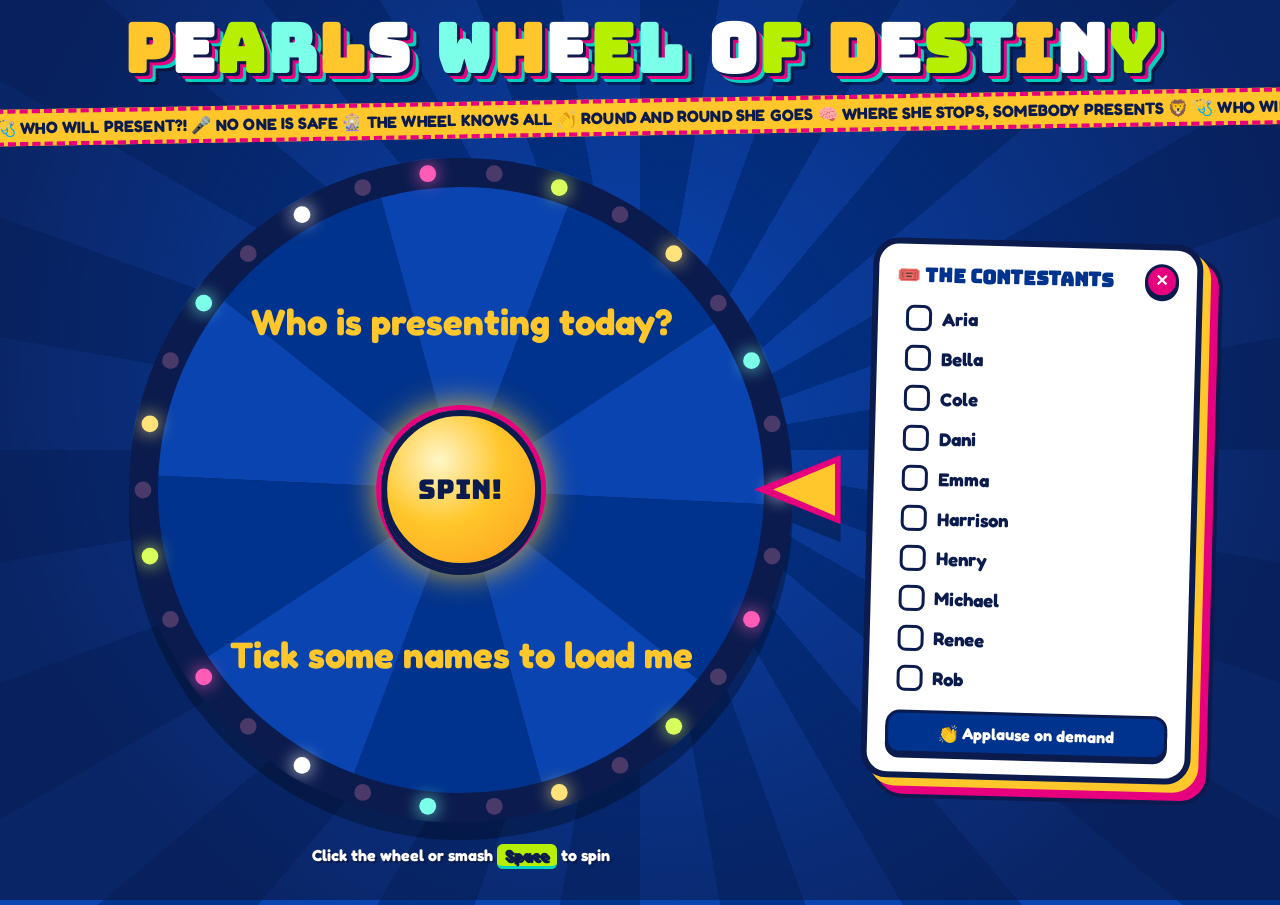
==== index.html @ ad06abc6 "Suspense crawl spins, rotating variants, more colors, collapsible panel Co-Authored-By: Claude Fable" ====
<!doctype html>
<html lang="en">
<head>
<meta charset="utf-8">
<meta name="viewport" content="width=device-width, initial-scale=1">
<title>PEARLS Wheel of Destiny</title>
<link rel="icon" href="data:image/svg+xml,<svg xmlns='http://www.w3.org/2000/svg' viewBox='0 0 100 100'><text y='.9em' font-size='90'>🎡</text></svg>">
<link rel="preconnect" href="https://fonts.googleapis.com">
<link rel="preconnect" href="https://fonts.gstatic.com" crossorigin>
<link href="https://fonts.googleapis.com/css2?family=Bungee&family=Bungee+Shade&family=Fredoka:wght@500;700&display=swap" rel="stylesheet">
<link rel="stylesheet" href="style.css">
</head>
<body>
<header>
  <h1 id="title" aria-label="PEARLS Wheel of Destiny">PEARLS WHEEL OF DESTINY</h1>
  <div class="marquee" aria-hidden="true"><div class="marquee-inner">
    <span>🩺 WHO WILL PRESENT?! 🎤 NO ONE IS SAFE 🎡 THE WHEEL KNOWS ALL 👏 ROUND AND ROUND SHE GOES 🧠 WHERE SHE STOPS, SOMEBODY PRESENTS 🦁 </span>
    <span>🩺 WHO WILL PRESENT?! 🎤 NO ONE IS SAFE 🎡 THE WHEEL KNOWS ALL 👏 ROUND AND ROUND SHE GOES 🧠 WHERE SHE STOPS, SOMEBODY PRESENTS 🦁 </span>
  </div></div>
</header>

<main>
  <section class="stage">
    <div class="wheel-wrap" id="wheelWrap">
      <canvas id="wheel" aria-label="Spinning wheel of classmates"></canvas>
      <button id="spin" class="hub" type="button">SPIN!</button>
      <div class="pointer" id="pointer" aria-hidden="true"></div>
    </div>
    <p class="hint">Click the wheel or smash <kbd>Space</kbd> to spin</p>
  </section>

  <aside class="panel" id="panel">
    <div class="panel-head">
      <h2>🎟️ The Contestants</h2>
      <button type="button" id="hidePanel" aria-label="Hide the names panel" title="Hide panel">✕</button>
    </div>
    <fieldset id="list"></fieldset>
    <div class="buttons">
      <button type="button" id="clapBtn">👏 Applause on demand</button>
    </div>
  </aside>
</main>

<button type="button" id="showPanel" aria-label="Show the names panel">🎟️ Names</button>

<div id="banner" hidden aria-live="assertive"><p class="big" id="bannerBig"></p><p class="vs" id="bannerVs"></p></div>

<div class="modal" id="modal" hidden role="dialog" aria-modal="true" aria-labelledby="winnerName">
  <div class="burst" aria-hidden="true"></div>
  <div class="card" id="card">
    <p class="hype" id="hype">THE WHEEL HAS SPOKEN!</p>
    <div class="winner-row">
      <span class="clap" aria-hidden="true">👏</span>
      <p class="winner" id="winnerName"></p>
      <span class="clap flip" aria-hidden="true">👏</span>
    </div>
    <p class="sub" id="sub"></p>
    <button type="button" id="remove" class="primary">Remove &amp; carry on 🎤</button>
    <button type="button" id="keep" class="ghost">Oops — keep them on the wheel</button>
  </div>
</div>

<canvas id="confetti" aria-hidden="true"></canvas>
<div id="rain" aria-hidden="true"></div>
<script src="app.js"></script>
</body>
</html>
---- style.css ----
:root {
  --blue: #00338D;
  --navy: #0B1B4D;
  --gold: #FFC72C;
  --orange: #FF9E1B;
  --sky: #2F80ED;
  --pink: #E6007E;
  --teal: #00D1C1;
  --lime: #B6F000;
  --purple: #7B2FF7;
  --white: #fff;
}
* { box-sizing: border-box; }
[hidden] { display: none !important; }
html, body { margin: 0; min-height: 100%; }
body {
  font-family: 'Fredoka', system-ui, sans-serif;
  color: var(--white);
  background: var(--navy);
  overflow-x: hidden;
}
/* rotating sunburst backdrop */
body::before {
  content: '';
  position: fixed;
  top: 50%; left: 50%;
  width: 300vmax; height: 300vmax;
  margin: -150vmax 0 0 -150vmax;
  background: repeating-conic-gradient(#00338D 0 10deg, #0a44b0 10deg 20deg);
  animation: spin 90s linear infinite;
  z-index: -2;
}
body::after {
  content: '';
  position: fixed; inset: 0;
  background: radial-gradient(circle at 50% 40%, transparent 0, rgba(11,27,77,.75) 80%);
  z-index: -1;
  pointer-events: none;
}
body.party::before {
  background: repeating-conic-gradient(#00338D 0 10deg, #FFC72C 10deg 20deg, #E6007E 20deg 30deg, #00D1C1 30deg 40deg, #7B2FF7 40deg 50deg, #B6F000 50deg 60deg);
  animation-duration: 6s;
}
@keyframes spin { to { transform: rotate(360deg); } }

/* ---------- header ---------- */
header { text-align: center; padding: 14px 8px 0; }
h1 {
  font-family: 'Bungee', sans-serif;
  font-size: clamp(1.7rem, 5.6vw, 4.2rem);
  margin: 0;
  line-height: 1.05;
  color: var(--gold);
  text-shadow: 3px 3px 0 var(--navy), 6px 6px 0 var(--pink), 9px 9px 0 var(--teal), 12px 12px 0 rgba(0,0,0,.35);
  letter-spacing: .02em;
}
h1 span { display: inline-block; animation: bop 1.2s ease-in-out infinite; }
h1 span:nth-child(4n+2) { color: var(--white); }
h1 span:nth-child(4n+3) { color: var(--lime); }
h1 span:nth-child(4n) { color: #7CFFE9; }
h1 span.sp { width: .35em; }
@keyframes bop {
  0%, 100% { transform: translateY(0) rotate(-4deg); }
  50% { transform: translateY(-.18em) rotate(5deg) scale(1.08); }
}
.marquee {
  margin: 14px auto 0;
  overflow: hidden;
  background: var(--gold);
  color: var(--navy);
  font-weight: 700;
  border-block: 4px dashed var(--pink);
  transform: rotate(-1deg) scale(1.02);
  white-space: nowrap;
}
.marquee-inner { display: inline-block; animation: scroll 22s linear infinite; padding: 4px 0; }
@keyframes scroll { to { transform: translateX(-50%); } }

/* ---------- layout ---------- */
main {
  display: grid;
  grid-template-columns: minmax(0, 1fr) 330px;
  gap: 28px;
  align-items: center;
  max-width: 1150px;
  margin: 0 auto;
  padding: 22px 18px 40px;
}
body.panel-hidden main { grid-template-columns: minmax(0, 1fr); }
body.panel-hidden .panel { display: none; }
.stage { position: relative; display: flex; flex-direction: column; align-items: center; }
.wheel-wrap {
  position: relative;
  width: min(100%, 74vh, 680px);
  aspect-ratio: 1;
  filter: drop-shadow(0 18px 0 rgba(0,0,0,.3));
  animation: breathe 3s ease-in-out infinite;
  transition: transform .7s cubic-bezier(.3, 1.4, .5, 1);
}
@keyframes breathe { 50% { transform: scale(1.015) rotate(.6deg); } }
body.spinning .wheel-wrap { animation: rumble .12s linear infinite; }
@keyframes rumble {
  0% { transform: translate(1px, -1px) rotate(-.3deg); }
  50% { transform: translate(-1px, 1px) rotate(.3deg); }
  100% { transform: translate(1px, 1px) rotate(0); }
}
#wheel { position: absolute; inset: 0; width: 100%; height: 100%; cursor: pointer; border-radius: 50%; }
.hub {
  position: absolute; top: 50%; left: 50%;
  width: 24%; aspect-ratio: 1;
  transform: translate(-50%, -50%);
  border-radius: 50%;
  border: 6px solid var(--navy);
  background: radial-gradient(circle at 35% 30%, #fff6c9, var(--gold) 45%, var(--orange));
  color: var(--navy);
  font-family: 'Bungee', sans-serif;
  font-size: clamp(.9rem, 2.6vw, 1.7rem);
  cursor: pointer;
  box-shadow: 0 6px 0 var(--navy), 0 0 0 5px var(--pink), 0 0 30px 6px rgba(255,199,44,.8);
  animation: pulse 1s ease-in-out infinite;
}
.hub:active { margin-top: 4px; }
body.spinning .hub, body.sus .hub { animation: none; cursor: wait; }
@keyframes pulse { 50% { transform: translate(-50%, -50%) scale(1.1) rotate(-6deg); } }
.pointer {
  position: absolute; top: 50%; right: -7%;
  width: 13%; aspect-ratio: 1.25;
  margin-top: -5.2%;
  transform-origin: 85% 50%;
  background: var(--pink);
  clip-path: polygon(0 50%, 100% 0, 100% 100%);
}
.pointer::after {
  content: ''; position: absolute; inset: 12% 6% 12% 22%;
  background: var(--gold);
  clip-path: polygon(0 50%, 100% 0, 100% 100%);
}
.hint { margin: 22px 0 0; font-weight: 700; text-shadow: 2px 2px 0 var(--navy); animation: wiggle 2s ease-in-out infinite; }
@keyframes wiggle { 0%,100% { transform: rotate(-2deg); } 50% { transform: rotate(2deg); } }
kbd { background: var(--lime); color: var(--navy); padding: 1px 8px; border-radius: 6px; border-bottom: 3px solid var(--teal); font-family: inherit; }
header, .panel, .hint { transition: opacity .5s; }

/* ---------- panel ---------- */
.panel {
  background: var(--white);
  color: var(--navy);
  border: 6px solid var(--navy);
  border-radius: 26px;
  padding: 14px 18px 18px;
  box-shadow: 8px 8px 0 var(--gold), 16px 16px 0 var(--pink), 16px 16px 0 4px var(--navy);
  transform: rotate(1.5deg);
}
.panel.nudge { animation: nudge .5s; }
@keyframes nudge { 20% { transform: rotate(-4deg) scale(1.06); } 60% { transform: rotate(5deg) scale(1.06); } }
.panel-head { display: flex; align-items: center; justify-content: space-between; gap: 8px; margin-bottom: 8px; }
.panel h2 { font-family: 'Bungee', sans-serif; font-size: 1.2rem; margin: 0; color: var(--blue); }
#hidePanel {
  flex: none; width: 34px; height: 34px; border-radius: 50%;
  border: 3px solid var(--navy); background: var(--pink); color: #fff;
  font-weight: 700; font-size: 1rem; cursor: pointer; line-height: 1;
  box-shadow: 0 3px 0 var(--navy);
}
#hidePanel:hover { transform: rotate(90deg) scale(1.1); }
#showPanel {
  display: none;
  position: fixed; right: 14px; bottom: 14px; z-index: 6;
  font-family: 'Fredoka', sans-serif; font-weight: 700; font-size: 1rem;
  padding: 10px 16px; border-radius: 99px;
  border: 4px solid var(--navy); background: var(--lime); color: var(--navy);
  box-shadow: 4px 4px 0 var(--pink); cursor: pointer;
}
body.panel-hidden #showPanel { display: block; }
body.spinning #showPanel, body.sus #showPanel, body.finale #showPanel { display: none; }
fieldset { border: 0; margin: 0; padding: 0; display: grid; gap: 4px; min-width: 0; }
.row {
  display: flex; align-items: center; gap: 10px;
  padding: 5px 10px;
  border-radius: 14px;
  font-size: 1.15rem; font-weight: 700;
  cursor: pointer;
  transition: transform .15s, background .15s;
}
.row:hover { background: #fff3c4; transform: scale(1.04) rotate(-1deg); }
.row input {
  appearance: none; -webkit-appearance: none;
  width: 26px; height: 26px; margin: 0; flex: none;
  border: 3px solid var(--navy); border-radius: 8px;
  background: #fff; cursor: pointer;
  display: grid; place-items: center;
}
.row:nth-child(5n+1) input:checked { background: var(--gold); }
.row:nth-child(5n+2) input:checked { background: var(--teal); }
.row:nth-child(5n+3) input:checked { background: #ff7cc4; }
.row:nth-child(5n+4) input:checked { background: var(--lime); }
.row:nth-child(5n) input:checked { background: #b99bff; }
.row input:checked::after { content: '✔'; font-size: 16px; color: var(--navy); }
.row input:focus-visible, button:focus-visible { outline: 4px solid var(--sky); outline-offset: 2px; }
.row.done .name { text-decoration: line-through wavy var(--pink); opacity: .55; }
.row .badge { margin-left: auto; font-size: .8rem; background: var(--purple); color: #fff; padding: 2px 8px; border-radius: 99px; }
.buttons { display: grid; gap: 8px; margin-top: 14px; }
.buttons button, .card button {
  font-family: 'Fredoka', sans-serif; font-weight: 700; font-size: 1rem;
  padding: 9px 12px;
  border: 3px solid var(--navy); border-radius: 14px;
  background: var(--blue); color: #fff;
  cursor: pointer;
  box-shadow: 0 4px 0 var(--navy);
  transition: transform .1s;
}
.buttons button:hover, .card button:hover { transform: translateY(-2px) rotate(-1.5deg) scale(1.03); }
.buttons button:active, .card button:active { transform: translateY(3px); box-shadow: 0 1px 0 var(--navy); }

/* ---------- winner modal ---------- */
.modal {
  position: fixed; inset: 0; z-index: 10;
  display: grid; place-items: center;
  background: rgba(11,27,77,.72);
  padding: 16px;
  overflow: hidden;
}
.burst {
  position: absolute; top: 50%; left: 50%;
  width: 220vmax; height: 220vmax; margin: -110vmax 0 0 -110vmax;
  background: repeating-conic-gradient(rgba(255,199,44,.55) 0 8deg, transparent 8deg 16deg, rgba(230,0,126,.4) 16deg 24deg, transparent 24deg 32deg, rgba(0,209,193,.4) 32deg 40deg, transparent 40deg 48deg);
  animation: spin 9s linear infinite;
}
.card {
  position: relative;
  width: min(680px, 100%);
  text-align: center;
  background: var(--white); color: var(--navy);
  border: 8px solid var(--navy); border-radius: 34px;
  padding: 22px 20px 24px;
  box-shadow: 0 0 0 8px var(--gold), 0 0 0 16px var(--pink), 0 0 0 24px var(--teal), 0 30px 60px 24px rgba(0,0,0,.5);
  animation: pop .7s cubic-bezier(.2, 1.9, .4, 1) both, sway 1.1s ease-in-out .7s infinite;
}
.card.in-drop { animation-name: drop, sway; animation-timing-function: cubic-bezier(.3, 1.6, .5, 1), ease-in-out; }
.card.in-slam { animation-name: slam, sway; animation-timing-function: cubic-bezier(.2, 1.2, .3, 1), ease-in-out; }
.card.in-flip { animation-name: flipin, sway; animation-timing-function: cubic-bezier(.2, 1.5, .4, 1), ease-in-out; }
@keyframes pop { from { transform: scale(0) rotate(-200deg); } }
@keyframes drop { from { transform: translateY(-120vh) rotate(25deg); } }
@keyframes slam { from { transform: scale(7); opacity: 0; } }
@keyframes flipin { from { transform: perspective(800px) rotateX(-540deg) scale(.2); } to { transform: perspective(800px) rotateX(0) scale(1); } }
@keyframes sway { 0%,100% { transform: rotate(-2deg) scale(1); } 50% { transform: rotate(2deg) scale(1.03); } }
.hype { font-family: 'Bungee', sans-serif; font-size: clamp(1rem, 3.5vw, 1.6rem); margin: 0; color: var(--purple); }
.winner-row { display: flex; align-items: center; justify-content: center; gap: 10px; }
.winner {
  font-family: 'Bungee Shade', 'Bungee', sans-serif;
  font-size: clamp(2.6rem, 13vw, 7rem);
  line-height: 1.1; margin: 6px 0;
  color: var(--blue);
  text-shadow: 4px 4px 0 var(--gold);
  animation: flash .9s steps(1) infinite;
  white-space: nowrap;
}
@keyframes flash {
  0% { color: var(--blue); text-shadow: 4px 4px 0 var(--gold); }
  33% { color: var(--pink); text-shadow: 4px 4px 0 var(--teal); }
  66% { color: var(--purple); text-shadow: 4px 4px 0 var(--lime); }
}
.clap { font-size: clamp(2rem, 8vw, 4.5rem); animation: clap .28s ease-in-out infinite alternate; }
.clap.flip { animation-delay: .14s; }
@keyframes clap { from { transform: rotate(-25deg) scale(.85); } to { transform: rotate(20deg) scale(1.25); } }
.sub { font-size: 1.2rem; font-weight: 700; margin: 0 0 16px; }
.card button { display: block; width: 100%; margin-top: 10px; }
.card .primary { font-size: 1.3rem; background: var(--gold); color: var(--navy); padding: 14px; }
.card .ghost { background: #fff; color: var(--blue); box-shadow: none; border-style: dashed; font-size: .9rem; }

/* ---------- confetti + emoji rain ---------- */
#confetti { position: fixed; inset: 0; width: 100%; height: 100%; pointer-events: none; z-index: 20; }
#rain { position: fixed; inset: 0; pointer-events: none; z-index: 21; overflow: hidden; }
#rain span { position: absolute; top: -12vh; animation: fall linear forwards; }
@keyframes fall { to { transform: translateY(125vh) rotate(720deg); } }

/* ---------- suspense banner ---------- */
#banner {
  position: fixed; top: 5vh; left: 0; right: 0; z-index: 9;
  text-align: center; pointer-events: none; padding: 0 10px;
}
#banner p { margin: 0; font-family: 'Bungee', sans-serif; }
#banner .big {
  font-size: clamp(1.8rem, 7vw, 5rem); line-height: 1.05;
  color: var(--gold);
  text-shadow: 4px 4px 0 var(--navy), 8px 8px 0 var(--pink);
  animation: thump .5s ease-in-out infinite;
}
#banner .vs {
  display: inline-block; margin-top: 10px;
  font-size: clamp(1rem, 3.2vw, 2rem);
  background: var(--white); color: var(--purple);
  border: 5px solid var(--navy); border-radius: 99px; padding: 4px 22px;
  box-shadow: 6px 6px 0 var(--lime);
  animation: wiggle .4s ease-in-out infinite;
}
#banner .vs:empty { display: none; }
@keyframes thump { 0%, 100% { transform: scale(1) rotate(-2deg); } 50% { transform: scale(1.12) rotate(2deg); } }

/* ---------- suspense crawl (three looks) ---------- */
body.sus .stage, body.finale .stage { z-index: 5; }
body.sus header, body.sus .panel, body.sus .hint { opacity: .12; }
body.sus .pointer { filter: drop-shadow(0 0 14px #fff); }
body.sus::after { animation: pulseDark .6s ease-in-out infinite; }
@keyframes pulseDark { 50% { opacity: .7; } }
/* 1: zoom in on the pointer */
body.sus-zoom .wheel-wrap { animation: none; transform: scale(1.5); transform-origin: 100% 50%; }
body.sus-zoom::after { background: radial-gradient(circle at 60% 50%, rgba(11,27,77,.3) 0, rgba(5,10,35,.95) 70%); }
/* 2: lights out, spotlight on the wheel */
body.sus-spot .wheel-wrap { animation: none; transform: scale(1.1); }
body.sus-spot::before { filter: brightness(.25); }
body.sus-spot::after { background: radial-gradient(circle at 50% 50%, transparent 0, rgba(0,0,0,.9) 60%); }
/* 3: everything trembles and the colours go strange */
body.sus-shake .wheel-wrap { animation: rumble .09s linear infinite; }
body.sus-shake::before { animation: spin 90s linear infinite, hue 1.2s linear infinite; }
body.sus-shake::after { background: radial-gradient(circle at 50% 50%, rgba(230,0,126,.15) 0, rgba(60,0,60,.85) 80%); }
@keyframes hue { to { filter: hue-rotate(360deg); } }

/* ---------- the grand (pointless) finale: four versions ---------- */
body.finale header, body.finale .hint { opacity: .2; }
body.finale .hub { animation: pulse .25s linear infinite; }
body.finale::before { background: repeating-conic-gradient(#00338D 0 10deg, #FFC72C 10deg 20deg, #E6007E 20deg 30deg); animation-duration: 3s; }

body.finale-loopy .wheel-wrap { animation: loopy var(--fdur, 7.6s) ease-in-out both; }
@keyframes loopy {
  0%   { transform: translate(0, 0) perspective(900px) rotateY(0) rotateX(0) scale(1); }
  10%  { transform: translate(-22vw, -8vh) perspective(900px) rotateY(0) rotateX(0) scale(.55); }
  22%  { transform: translate(16vw, 9vh) perspective(900px) rotateY(360deg) rotateX(0) scale(1.2); }
  35%  { transform: translate(-10vw, 12vh) perspective(900px) rotateY(360deg) rotateX(360deg) scale(.8); }
  48%  { transform: translate(0, -14vh) perspective(900px) rotateY(720deg) rotateX(360deg) scale(.35); }
  60%  { transform: translate(20vw, -6vh) perspective(900px) rotateY(720deg) rotateX(720deg) scale(1.25); }
  72%  { transform: translate(-18vw, 6vh) perspective(900px) rotateY(1080deg) rotateX(720deg) scale(.6); }
  86%  { transform: translate(0, 0) perspective(900px) rotateY(1440deg) rotateX(1080deg) scale(1.55); }
  93%  { transform: translate(0, 0) perspective(900px) rotateY(1440deg) rotateX(1080deg) scale(.9); }
  100% { transform: translate(0, 0) perspective(900px) rotateY(1440deg) rotateX(1080deg) scale(1); }
}

body.finale-rogue .wheel-wrap { animation: rogue var(--fdur, 8.4s) linear both; }
@keyframes rogue {
  0%   { transform: translate(0, 0) scale(1); }
  8%   { transform: translate(-30vw, -20vh) scale(.4); }
  22%  { transform: translate(30vw, 12vh) scale(.4); }
  36%  { transform: translate(-8vw, 24vh) scale(.4); }
  50%  { transform: translate(-32vw, -4vh) scale(.4); }
  64%  { transform: translate(24vw, -22vh) scale(.4); }
  78%  { transform: translate(30vw, 20vh) scale(.4); }
  90%  { transform: translate(0, 0) scale(.4); }
  96%  { transform: translate(0, 0) scale(1.2); }
  100% { transform: translate(0, 0) scale(1); }
}

body.finale-epic .wheel-wrap { animation: epic var(--fdur, 9.5s) ease-in both; }
body.finale-epic::before { filter: brightness(.3); animation-duration: 40s; }
body.finale-epic::after { background: linear-gradient(#000 0 13%, rgba(0,0,0,.55) 13% 87%, #000 87%); }
body.finale-epic .hub { animation: none; }
body.finale-epic #banner .big { animation: none; letter-spacing: .12em; color: #fff; text-shadow: 0 0 24px var(--gold); }
body.finale-epic #banner .vs { animation: none; background: transparent; border: 0; box-shadow: none; color: var(--gold); }
@keyframes epic {
  0%   { transform: scale(.75); }
  92%  { transform: scale(1.4); }
  96%  { transform: scale(1.6); }
  100% { transform: scale(1); }
}

body.finale-overload .wheel-wrap { animation: rumble .07s linear infinite; }
body.finale-overload main { animation: hue .45s linear infinite; }
body.finale-overload::before { animation: spin 1.2s linear infinite, hue .3s linear infinite; }
body.finale-overload #banner .big { animation: glitch .18s steps(2) infinite; color: var(--lime); text-shadow: -4px 0 0 var(--pink), 4px 0 0 var(--teal); }
@keyframes glitch { 50% { transform: translate(6px, -3px) skewX(-8deg); opacity: .7; } }

@media (max-width: 860px) {
  main { grid-template-columns: 1fr; padding-top: 18px; }
  .wheel-wrap { width: min(92vw, 62vh); }
  .panel { transform: none; max-width: 480px; width: 100%; margin: 0 auto; }
  fieldset { grid-template-columns: 1fr 1fr; }
}
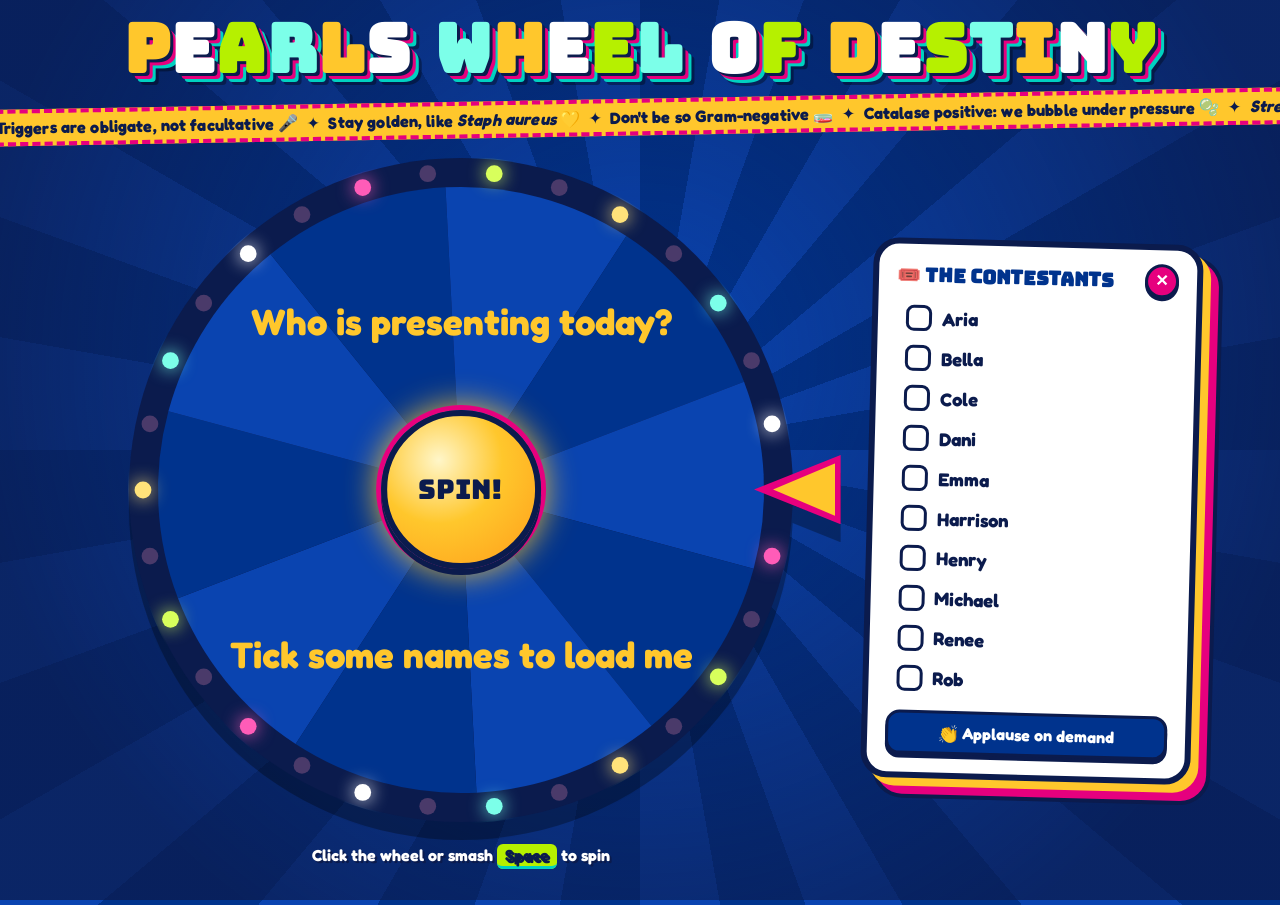
==== commit d744fd5f: "Microbiology pun ticker and /dev review page Co-Authored-By: Claude Fable 5.2 <noreply@anthropic.com" ====
--- a/index.html
+++ b/index.html
@@ -13,10 +13,7 @@
 <body>
 <header>
   <h1 id="title" aria-label="PEARLS Wheel of Destiny">PEARLS WHEEL OF DESTINY</h1>
-  <div class="marquee" aria-hidden="true"><div class="marquee-inner">
-    <span>🩺 WHO WILL PRESENT?! 🎤 NO ONE IS SAFE 🎡 THE WHEEL KNOWS ALL 👏 ROUND AND ROUND SHE GOES 🧠 WHERE SHE STOPS, SOMEBODY PRESENTS 🦁 </span>
-    <span>🩺 WHO WILL PRESENT?! 🎤 NO ONE IS SAFE 🎡 THE WHEEL KNOWS ALL 👏 ROUND AND ROUND SHE GOES 🧠 WHERE SHE STOPS, SOMEBODY PRESENTS 🦁 </span>
-  </div></div>
+  <div class="marquee" aria-hidden="true"><div class="marquee-inner"></div></div>
 </header>
 
 <main>
--- a/style.css
+++ b/style.css
@@ -372,3 +372,18 @@
   .panel { transform: none; max-width: 480px; width: 100%; margin: 0 auto; }
   fieldset { grid-template-columns: 1fr 1fr; }
 }
+
+/* ---------- /dev review panel ---------- */
+#dev {
+  position: fixed; left: 10px; bottom: 10px; z-index: 30;
+  width: min(300px, calc(100vw - 20px));
+  display: grid; gap: 5px;
+  background: rgba(11,27,77,.94); color: #fff;
+  border: 3px solid var(--lime); border-radius: 14px;
+  padding: 10px 12px; font-size: .8rem;
+}
+#dev strong { color: var(--lime); font-family: 'Bungee', sans-serif; }
+#dev label { display: grid; grid-template-columns: 105px 1fr; align-items: center; gap: 6px; }
+#dev select { font: inherit; padding: 2px 4px; border-radius: 6px; min-width: 0; }
+#dev p { margin: 4px 0 0; color: var(--gold); line-height: 1.3; }
+.marquee i { font-style: italic; }
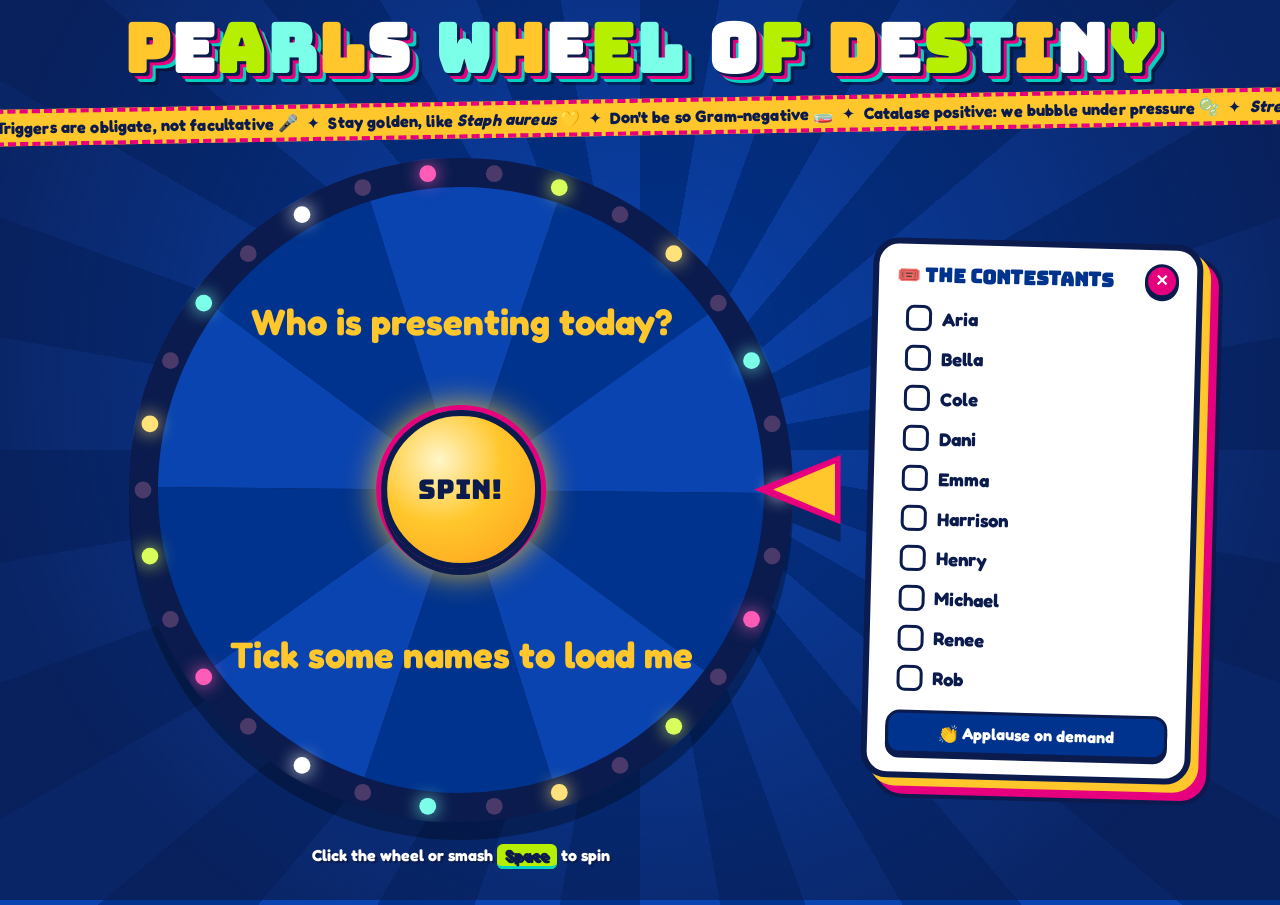
==== commit 3ad4826d: "Version-stamp script and style links so cached copies can't mismatch the page Co-Authored-By: Claude" ====
--- a/index.html
+++ b/index.html
@@ -8,7 +8,7 @@
 <link rel="preconnect" href="https://fonts.googleapis.com">
 <link rel="preconnect" href="https://fonts.gstatic.com" crossorigin>
 <link href="https://fonts.googleapis.com/css2?family=Bungee&family=Bungee+Shade&family=Fredoka:wght@500;700&display=swap" rel="stylesheet">
-<link rel="stylesheet" href="style.css">
+<link rel="stylesheet" href="style.css?v=202611211723">
 </head>
 <body>
 <header>
@@ -59,6 +59,6 @@
 
 <canvas id="confetti" aria-hidden="true"></canvas>
 <div id="rain" aria-hidden="true"></div>
-<script src="app.js"></script>
+<script src="app.js?v=202611211723"></script>
 </body>
 </html>
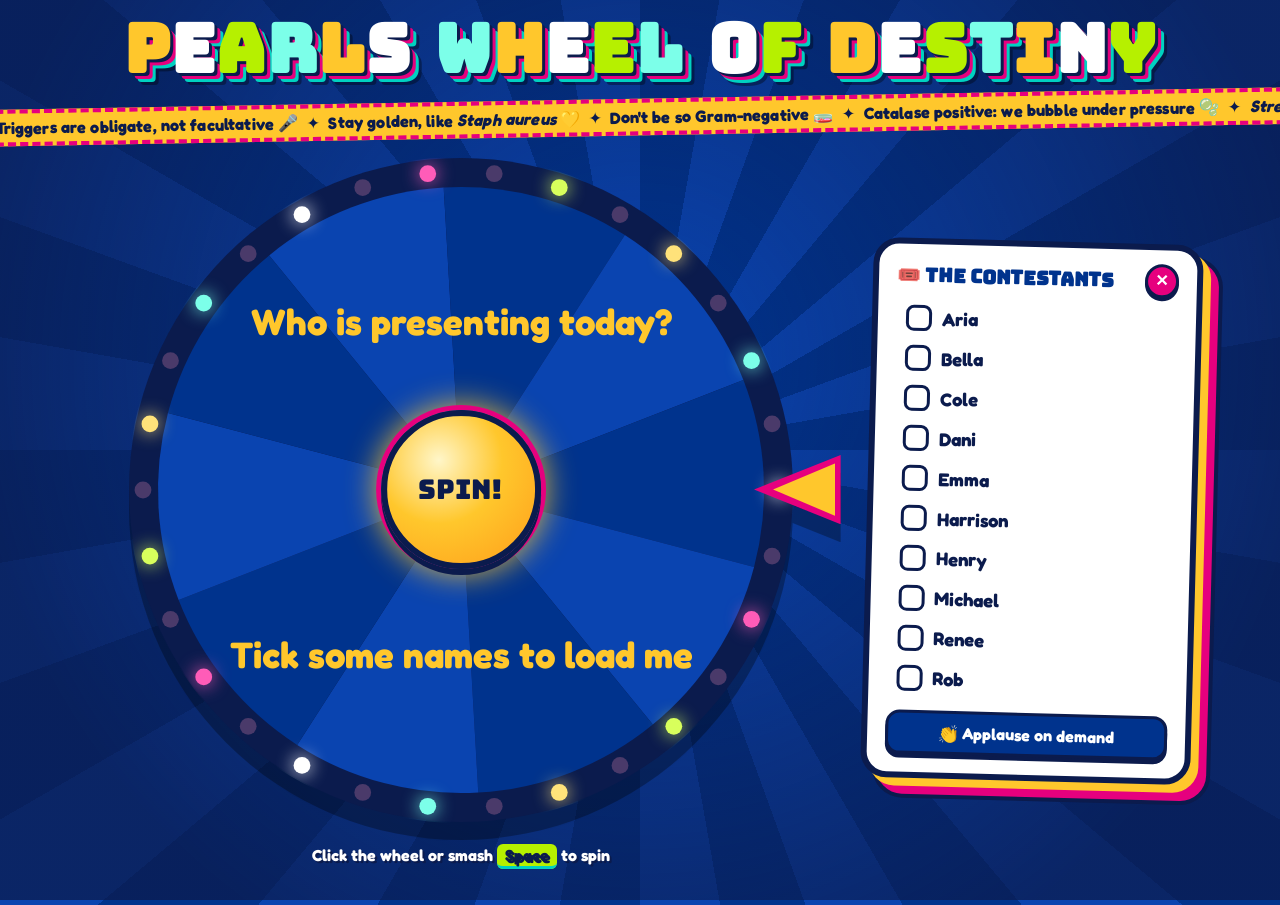
==== commit 807dfd03: "Close suspense spins now happen half the time Co-Authored-By: Claude Fable 5.2 <noreply@anthropic.co" ====
--- a/index.html
+++ b/index.html
@@ -8,7 +8,7 @@
 <link rel="preconnect" href="https://fonts.googleapis.com">
 <link rel="preconnect" href="https://fonts.gstatic.com" crossorigin>
 <link href="https://fonts.googleapis.com/css2?family=Bungee&family=Bungee+Shade&family=Fredoka:wght@500;700&display=swap" rel="stylesheet">
-<link rel="stylesheet" href="style.css?v=202611211723">
+<link rel="stylesheet" href="style.css?v=202611211726">
 </head>
 <body>
 <header>
@@ -59,6 +59,6 @@
 
 <canvas id="confetti" aria-hidden="true"></canvas>
 <div id="rain" aria-hidden="true"></div>
-<script src="app.js?v=202611211723"></script>
+<script src="app.js?v=202611211726"></script>
 </body>
 </html>
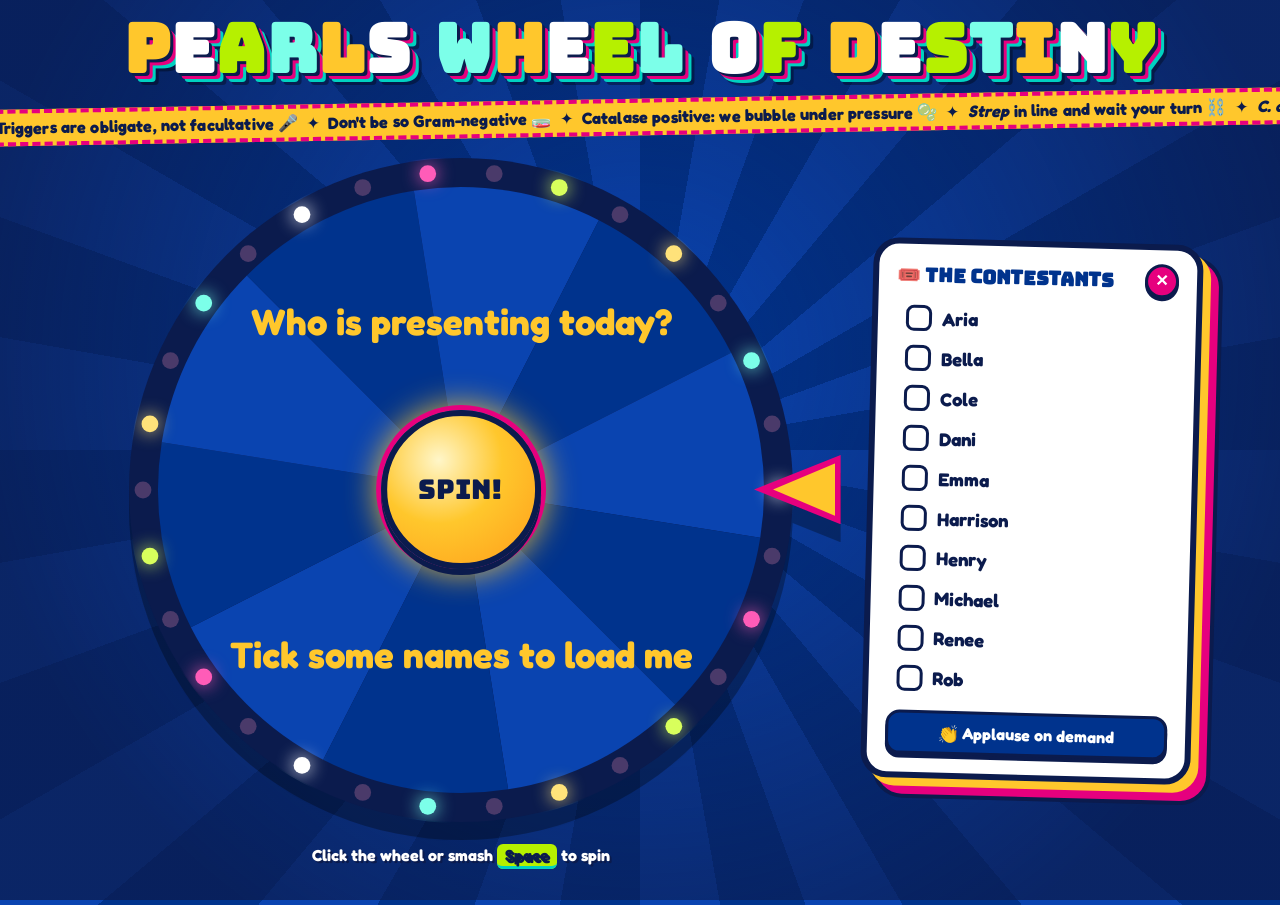
==== commit f4467448: "Ticker: the 28 screened microbiology puns Co-Authored-By: Claude Fable 5.2 <noreply@anthropic.com>" ====
--- a/index.html
+++ b/index.html
@@ -8,7 +8,7 @@
 <link rel="preconnect" href="https://fonts.googleapis.com">
 <link rel="preconnect" href="https://fonts.gstatic.com" crossorigin>
 <link href="https://fonts.googleapis.com/css2?family=Bungee&family=Bungee+Shade&family=Fredoka:wght@500;700&display=swap" rel="stylesheet">
-<link rel="stylesheet" href="style.css?v=202611211726">
+<link rel="stylesheet" href="style.css?v=202611212057">
 </head>
 <body>
 <header>
@@ -59,6 +59,6 @@
 
 <canvas id="confetti" aria-hidden="true"></canvas>
 <div id="rain" aria-hidden="true"></div>
-<script src="app.js?v=202611211726"></script>
+<script src="app.js?v=202611212057"></script>
 </body>
 </html>
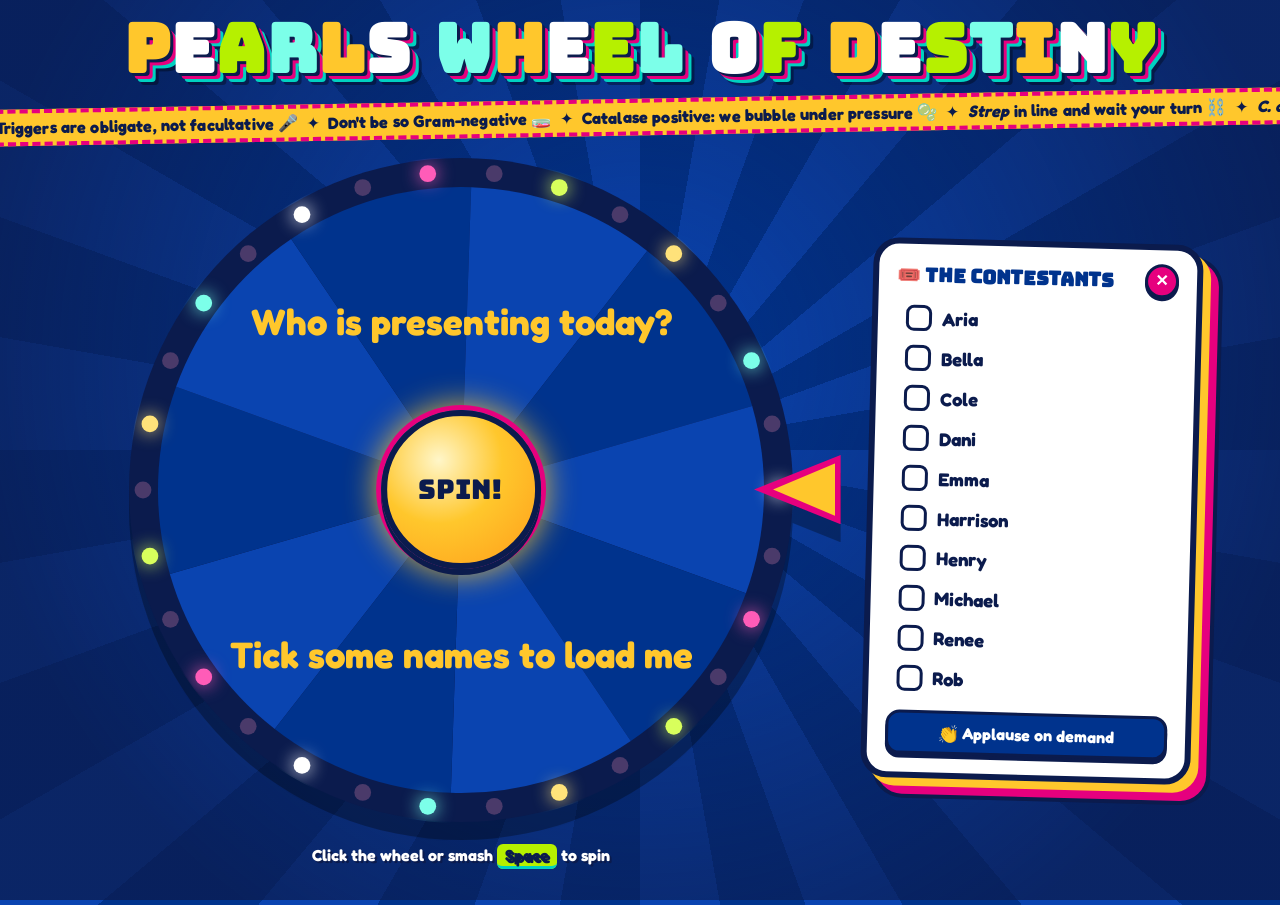
==== commit a0caeffb: "Faster spins (2-3s normal, 4-5s special) and gentler sound Co-Authored-By: Claude Fable 5.2 <noreply" ====
--- a/index.html
+++ b/index.html
@@ -8,7 +8,7 @@
 <link rel="preconnect" href="https://fonts.googleapis.com">
 <link rel="preconnect" href="https://fonts.gstatic.com" crossorigin>
 <link href="https://fonts.googleapis.com/css2?family=Bungee&family=Bungee+Shade&family=Fredoka:wght@500;700&display=swap" rel="stylesheet">
-<link rel="stylesheet" href="style.css?v=202611212057">
+<link rel="stylesheet" href="style.css?v=202611212101">
 </head>
 <body>
 <header>
@@ -59,6 +59,6 @@
 
 <canvas id="confetti" aria-hidden="true"></canvas>
 <div id="rain" aria-hidden="true"></div>
-<script src="app.js?v=202611212057"></script>
+<script src="app.js?v=202611212101"></script>
 </body>
 </html>
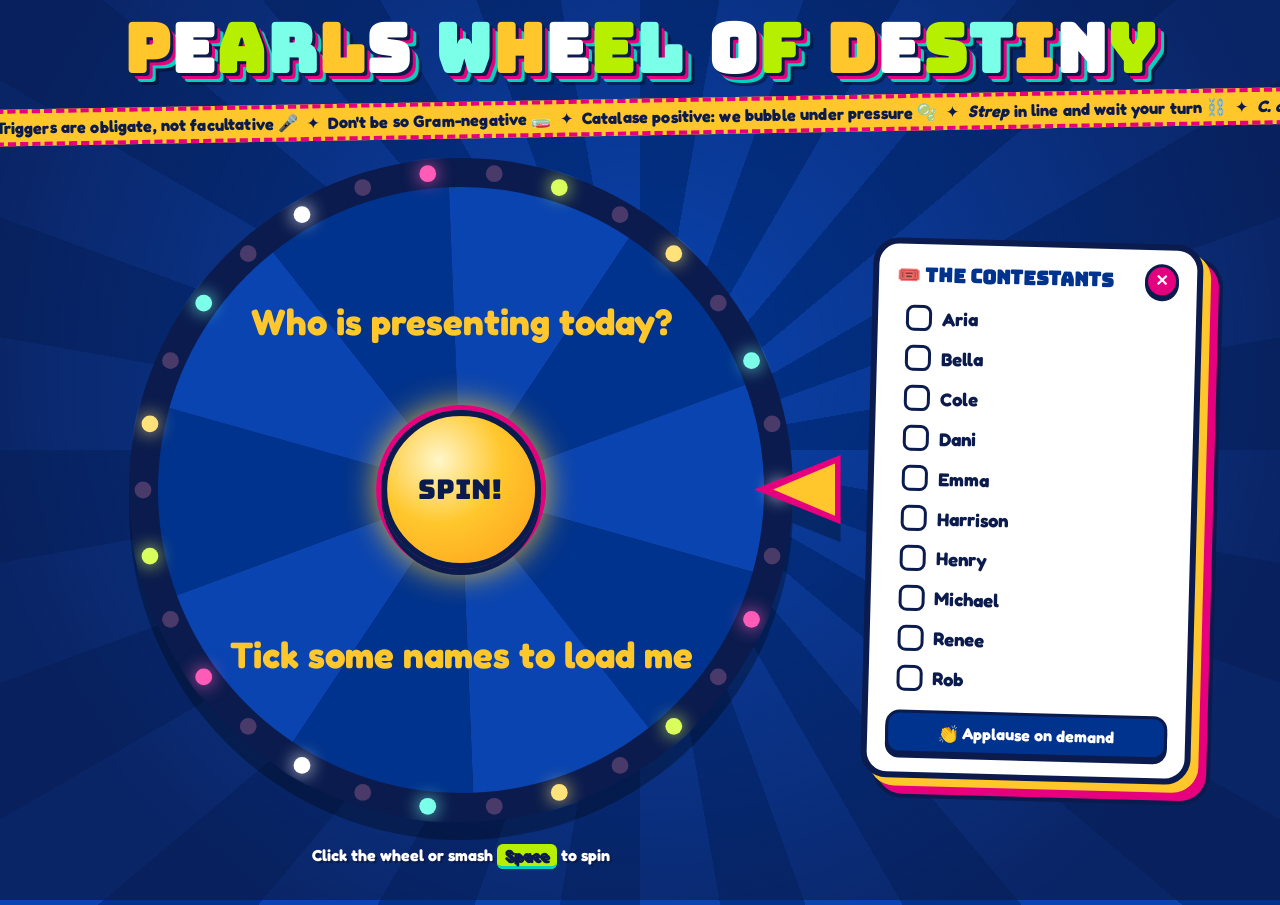
==== commit 2f3b2cc8: "Deal suspense spins from a shuffled hand so they reliably happen half the time Co-Authored-By: Claud" ====
--- a/index.html
+++ b/index.html
@@ -8,7 +8,7 @@
 <link rel="preconnect" href="https://fonts.googleapis.com">
 <link rel="preconnect" href="https://fonts.gstatic.com" crossorigin>
 <link href="https://fonts.googleapis.com/css2?family=Bungee&family=Bungee+Shade&family=Fredoka:wght@500;700&display=swap" rel="stylesheet">
-<link rel="stylesheet" href="style.css?v=202611212101">
+<link rel="stylesheet" href="style.css?v=202611222309">
 </head>
 <body>
 <header>
@@ -59,6 +59,6 @@
 
 <canvas id="confetti" aria-hidden="true"></canvas>
 <div id="rain" aria-hidden="true"></div>
-<script src="app.js?v=202611212101"></script>
+<script src="app.js?v=202611222309"></script>
 </body>
 </html>
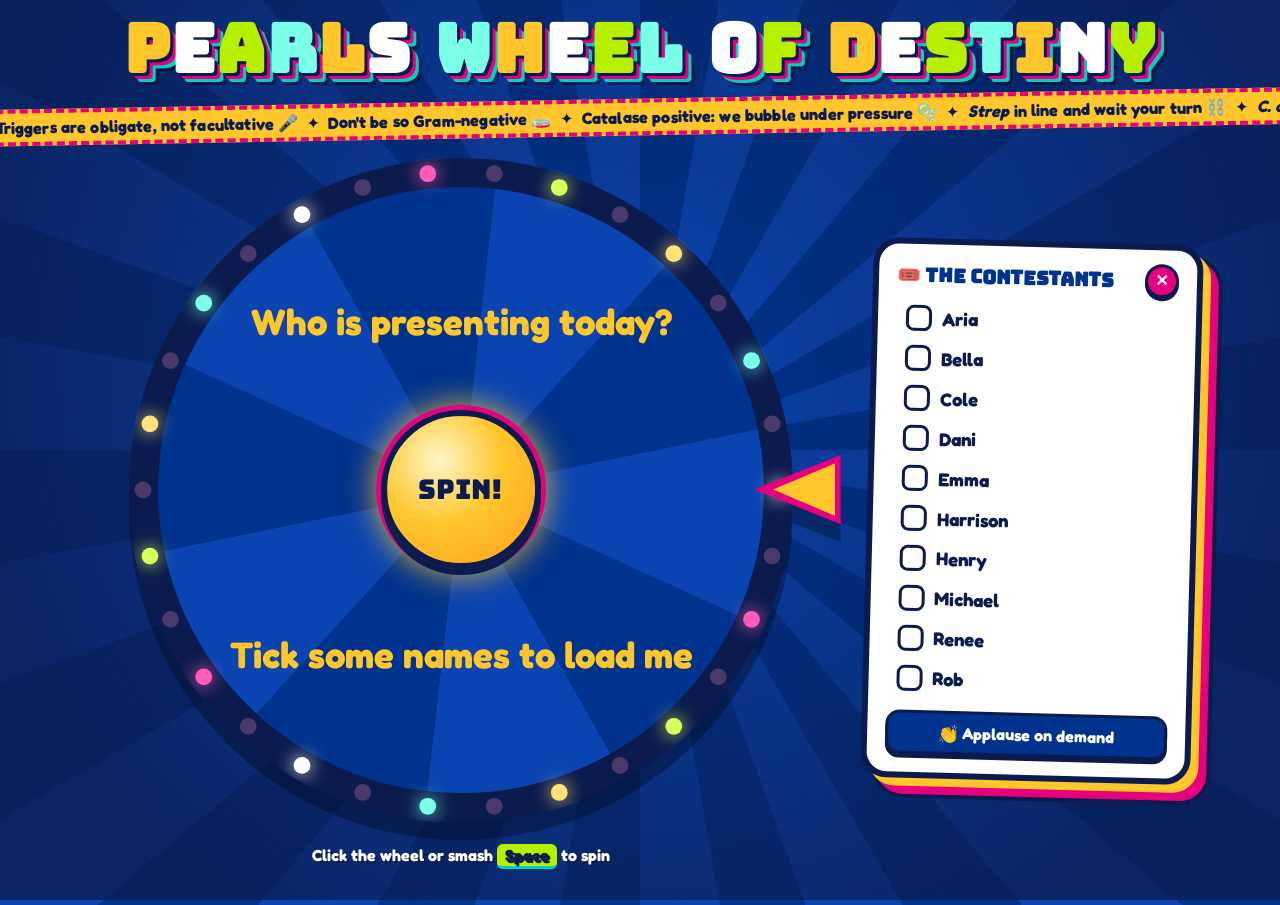
==== commit 2ab2e823: "Suspense crawls tip into the next name, pause on the result, wheel can escape on regular spins Co-Au" ====
--- a/index.html
+++ b/index.html
@@ -8,7 +8,7 @@
 <link rel="preconnect" href="https://fonts.googleapis.com">
 <link rel="preconnect" href="https://fonts.gstatic.com" crossorigin>
 <link href="https://fonts.googleapis.com/css2?family=Bungee&family=Bungee+Shade&family=Fredoka:wght@500;700&display=swap" rel="stylesheet">
-<link rel="stylesheet" href="style.css?v=202611222309">
+<link rel="stylesheet" href="style.css?v=202611222313">
 </head>
 <body>
 <header>
@@ -59,6 +59,6 @@
 
 <canvas id="confetti" aria-hidden="true"></canvas>
 <div id="rain" aria-hidden="true"></div>
-<script src="app.js?v=202611222309"></script>
+<script src="app.js?v=202611222313"></script>
 </body>
 </html>
